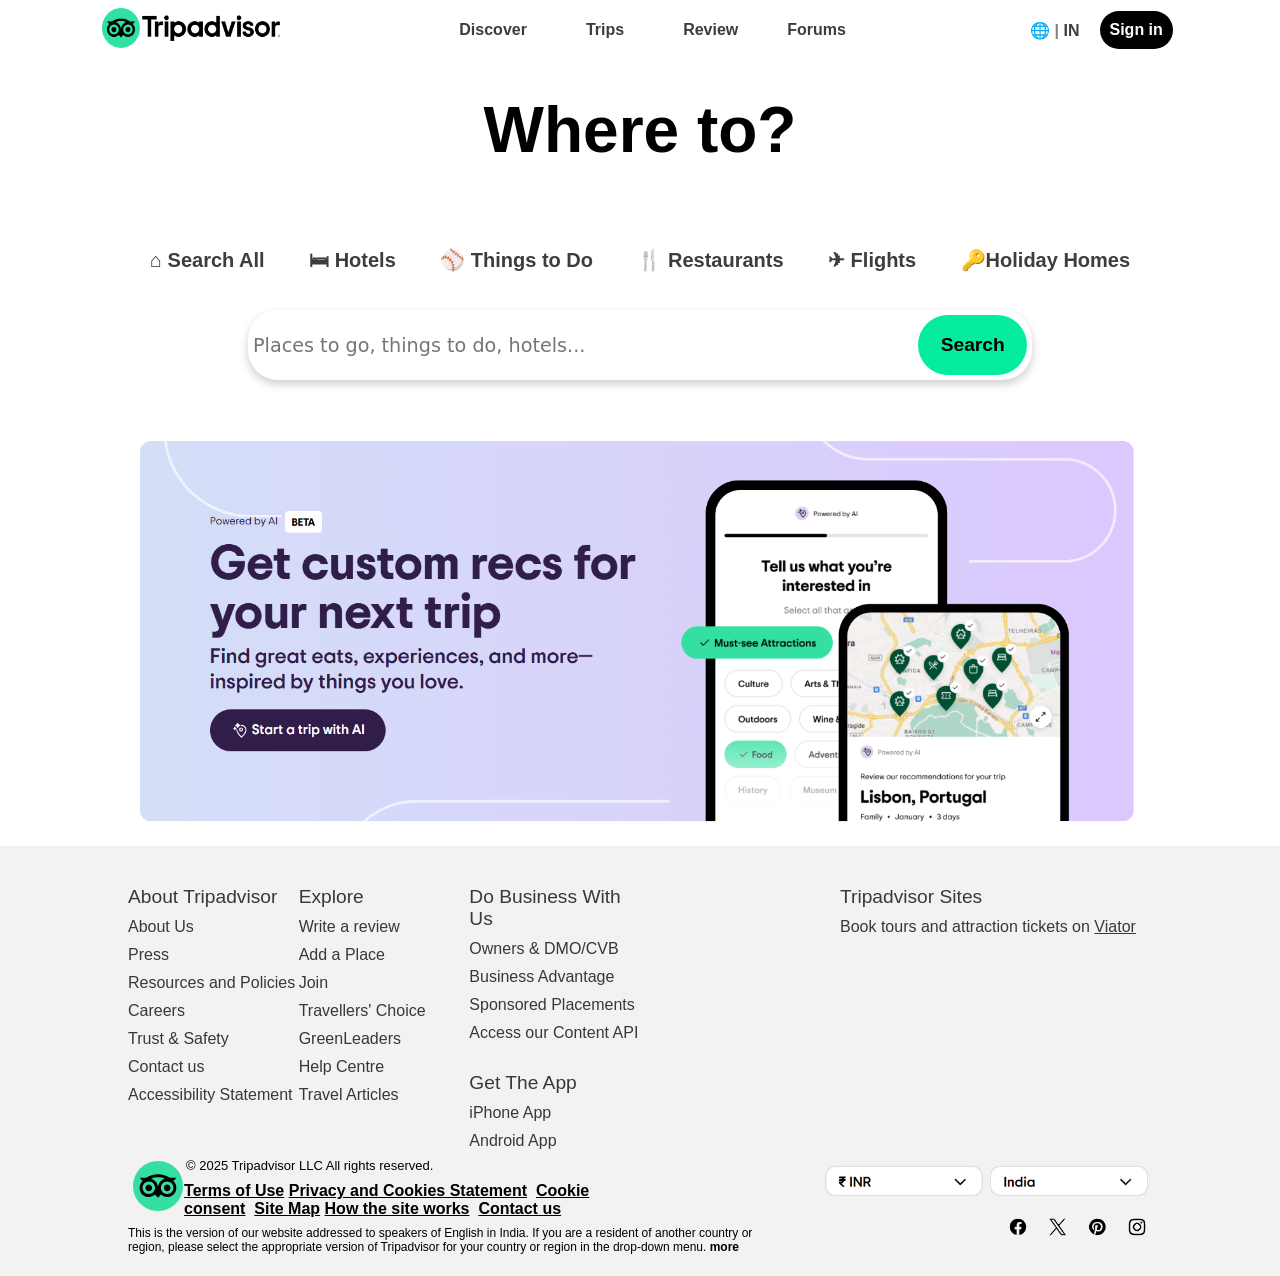
==== index.html @ 2bdc75ee "initial commit" ====
<!DOCTYPE html>
<html>

<head>
    <title>Travel.com</title>
    <meta charset="UTF-8">
    <meta name="viewport" content="width=device-width, initial-scale=1.0">
    <link rel="stylesheet" href="style.css">
	 <link rel="icon" type="image/x-icon" href="favi.svg">
</head>

<body>
    <header style="position:fixed; background-color:white">
        <div class="head1">
            <a href="index.html" target="_self"><img src="logo.png" alt="logo"></a>
        </div>

        <div class="head1">
            <div class="min" style="gap:5px">
            	<a href="discover.html" target="_self"><button>Discover</button></a>
                <a href="trips.html" target="_self"><button>Trips</button></a>
                <a href="review.html" target="_self"><button>Review</button></a>
                <a href="form.html">Forums</a>
            </div>
        </div>
        <div class="head1">
            <div class="min1">
                <button>&#127760; <span style="color:rgba(2, 2, 2, 0.507)" >|</span> IN</button>
                <button style="background-color:black;color:white;">Sign in</button>
            </div>
        </div>
    </header>

    <div class="main">
        <div class="body">
            <h1>Where to?</h1>
        </div>
    </div>
	<div class="main1">
        <div class="body1">
          <button>&#8962; Search All</button>
	  <button>&#128719; Hotels</button>
	  <button>&#9918; Things to Do</button>
 	  <button>&#127860; Restaurants</button>
 	  <button>&#9992; Flights</button>
 	  <button>&#x1F511;Holiday Homes</button>
        </div>
    </div>
	
	<div class="main2">
		<form id="form" role="search">
  			<input type="search" id="query" name="query" placeholder="Places to go, things to do, hotels..." aria-label="Search through site content">
  			<button>Search</button>
		</form>
	</div>
	
	<div class="main3">
	<img src="ad.png" alt="ad image">
	</div>

<footer>
<div class="foot">
	<div class="footl">  
	
		<div class="l1">
			<p style="font-size:1.2em;">About Tripadvisor</p>
			<p>About Us</p>
			<p>Press</p>
			<p>Resources and Policies</p>
			<p>Careers</p>
			<p>Trust & Safety</p>
			<p>Contact us</p>
			<p>Accessibility Statement</p>
		</div>
		<div class="l1">
			<p style="font-size:1.2em;">Explore</p>
			<p>Write a review</p>
			<p>Add a Place</p>
			<p>Join </p>
			<p>Travellers' Choice</p>
			<p>GreenLeaders</p>
			<p>Help Centre</p>
			<p>Travel Articles</p>
		</div>
		<div class="l1">
			<p style="font-size:1.2em;">Do Business With Us</p>
			<p>Owners & DMO/CVB</p>
			<p>Business Advantage</p>
			<p>Sponsored Placements</p>
			<p>Access our Content API</p>
			<p style="margin-top:20px; font-size:1.2em;">Get The App</p>
			<p>iPhone App</p>
			<p>Android App</p>
		</div>
	
	</div>
	<div class="footr">
		<div class="r1">
			<p style="font-size:1.2em;">Tripadvisor Sites</p>
			<p>Book tours and attraction tickets on <u>Viator</u></p>
		</div>

	</div>

</div>
<div class="bott">
	<div class="bl">
		<div class="bl1">
		<img src="favi.svg" alt="image" style="height:50px; width:50px">
		</div>
		
		<div class="bl2">
			<div class="bl11">
				<p>&copy; 2025 Tripadvisor LLC All rights reserved.</p>
			</div>
			<div class="bl22">
			<span>
			<b><u>Terms of Use</u></b>&nbsp;<b><u>Privacy and Cookies Statement</u></b>  &nbsp;<b><u>Cookie consent</u></b>&nbsp; <b><u> Site Map</u></b>
			<b><u>How the site works</u></b>&nbsp; <b> <u>Contact us</u></b>
			</span>
			</div>
	
		</div>
		
	</div>
	<div class="br">
	<img src="inr.png" alt="price image">

	</div>

</div>

<div class="boot">
	<div class="bootl">
	<p>This is the version of our website addressed to speakers of English in India. If you are a resident of another country or region, please select the appropriate version of Tripadvisor for your country or region in the drop-down menu. <b>more</b></p>
		
	</div>
	<div class="bootr">
	<img src="insta.png" alt="social">
	</div>

</div>




</footer>


</body>

</html>
---- style.css ----
*{
margin:0;
padding:0;
font-family:"arial";
}

header{
height:60px;
width:100%;
display:flex;
justify-content:space-evenly;
align-items:center;

}
.head1{
display:flex;
align-items:center;
justify-content:center;
margin:50px;
font-size:16px;
}
.head1 img{
height:40px ;
width:178px;
}

.min{
height:100%;
width:100%;
display:flex;
justify-content:center;
align-items:center;
}
.min a{
height:40px;
margin:0 12px 0 12px;
font-weight:bold;
color:#3d3d3d;
font-size:16px;
display:flex;
justify-content:center;
align-items:center;
padding:0 5px 0 5px;
text-Decoration:none
}
.min button{
border:none;
background-color:white;
background-color:none;
font-size:16px;
border-radius:15px;
font-weight:bold;
color:#3d3d3d;
padding:10px;;
}
.min button:hover{
background-color:#e8eded;
}

.min1{
/* height:40px; */
/* width:50%; */

display:flex;
justify-content:center;
align-items:center;
}
.min1 button{
padding: 10px;
margin:0 5px 0 5px;
border-radius:20px;
font-weight:bold;
border:none;
background-color:white;
color:#3d3d3d;
font-size:16px;
}

.min1  button:hover{ 
background-color:#e8eded;
}
.main{
 width: 80vw;
 margin:auto; 
padding-top:50px;
height:160px; 
display:flex;
 align-items:center;
 justify-content:center;
font-size:2em;
} 

.main1{
width: 80vw;
height:100px;
 margin:auto; 
display:flex;
justify-content:center;
align-items:center;
}

.body1 button{
margin:10px;
padding:10px;
font-weight:bold;
border:none;
background-color:white;
color:#3d3d3d;
font-size:20px;
}
.body1 button:hover{
color:grey;
border-bottom:1px solid grey;
}
.main2{
width: 80vw;
height:100px;
 margin:auto; 
display:flex;
justify-content:center;
}
#form{
width:100%;
height:70%;
border-radius:30px;
margin:0 120px 0 120px;
box-shadow:0 4px 10px rgba(0,0,0,0.2);
display:flex;
}

#form input{
width:100%;
  font: 1.2em system-ui;
border:none;
margin:5px;
border-radius:40px;
}
#form input:focus{
outline: none;
}
#form button{
width:130px;
margin:5px;
font-size: 1.2em;
border:none;
border-radius:40px;
background-color:#05ed9c;
font-weight:bold;
}

#form button:hover
{
background-color:#5cffc6;
}

.main3{
width: 80vw;
 margin:auto; 
display:flex;
justify-content:center;
align-items:center;
}
.main3 img{
width:100%;
height:auto;
  object-fit: contain;
}
footer{
width:100%;
height:auto; 
background-color:#F2F2F2;
display:flex;
justify-content:center;
align-items:center;
flex-direction:column;
}
.foot{
width:80vw;
margin:30px 0 10px 0;
height:270px;display:flex;
}
.footl{
width:100%;
height:100%;display:flex;
}
.footr{
width:100%;
height:100%;
display:flex;
}
.l1{
width:100%;
height:100%;
color:#383838;
}
.l1 p{
padding-top: 10px;
}
.r1{
width:100%;
height:100%;
padding-left:200px;
}
.r1 p{
color:#383838;
padding-top: 10px;
}


.bott{
width:80vw;
height:60px;


display:flex;}
.bl{
width:100%;

display:flex;
flex-direction:right;

}
.br{
width:100%;
justify-content:center;
align-items:top;
display:flex;
}

.br img{
width:65%;
height:auto;
  object-fit: contain;
margin-left:180px;
margin-top:-15px;
}

.bl1{
width:9%;
display:flex;
padding:5px;
}
.bl2{
width:100%;
display:flex;
flex-direction:column;
}
.bl11{
height:20%;
padding:2px;
font-size:13px;
}
.bl22{
height:100%;
margin-top:10px;
}

.boot{
width:80vw;
height:50px;
margin:10px 0 0 0;
display:flex;
}
.bootl{
width:170%;
display:flex;
flex-direction:right;
font-size:12px;

}
.bootr{
width:100%;
justify-content:center;
align-items:top;
display:flex;
}

.bootr img{
width:40%;
height:auto;
  object-fit: contain;
margin-left:230px;
margin-top:-50px;
}
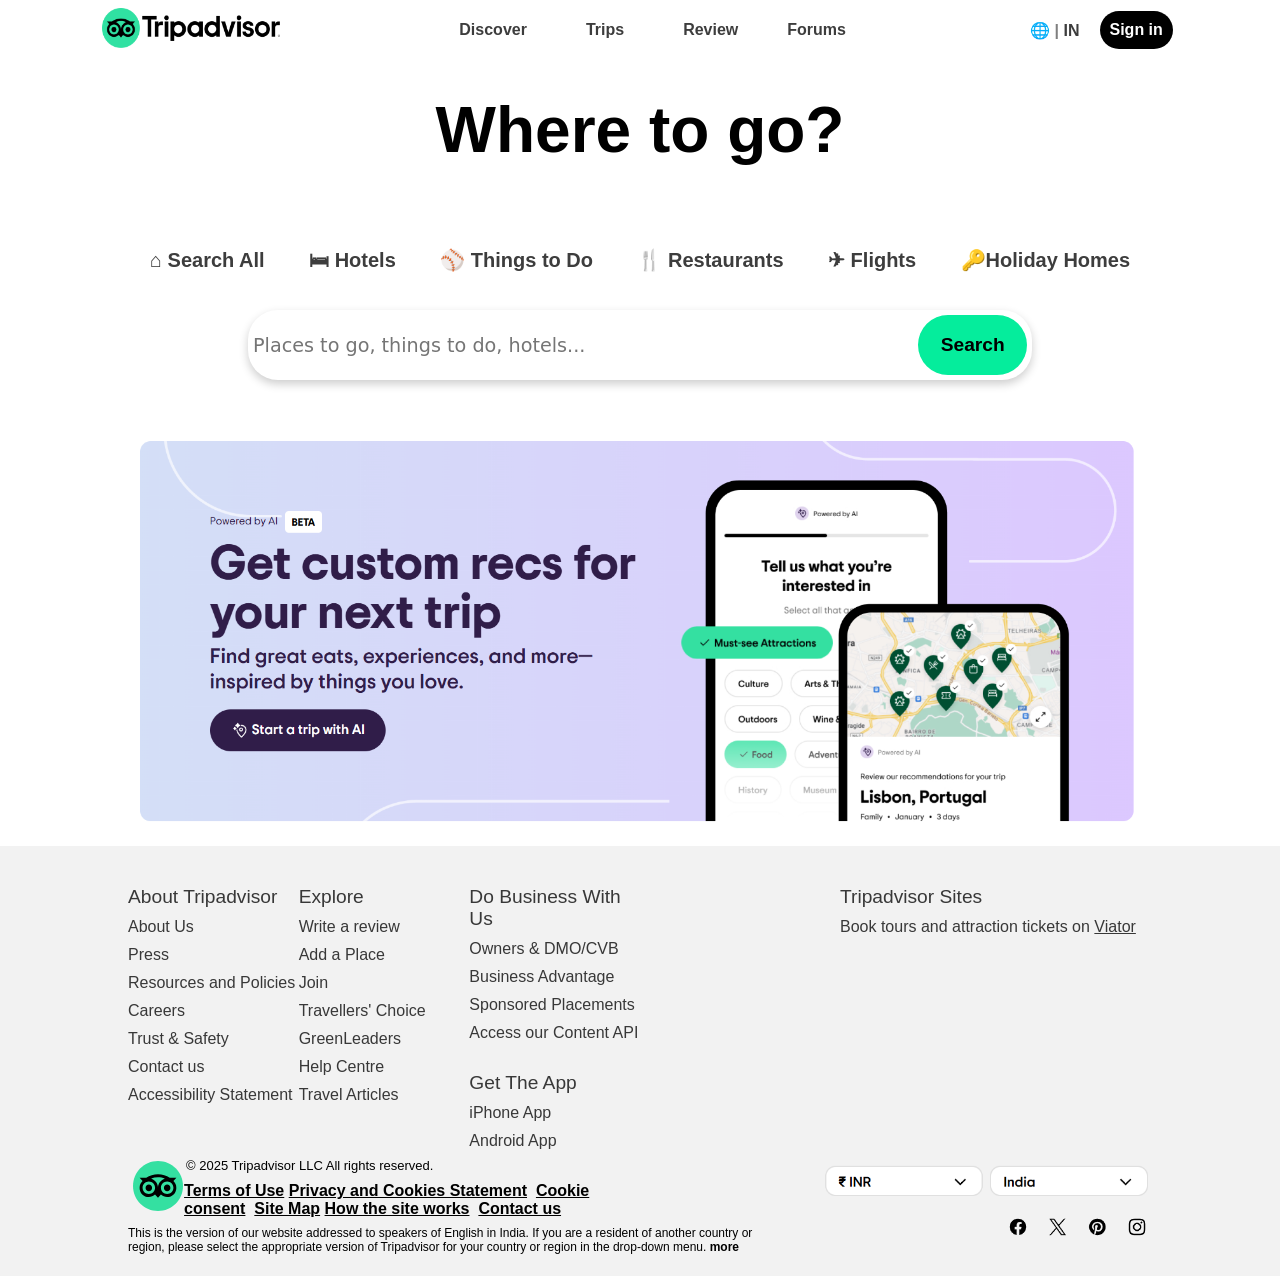
==== commit c5703af7: "change in hero title" ====
--- a/index.html
+++ b/index.html
@@ -12,7 +12,7 @@
 <body>
     <header style="position:fixed; background-color:white">
         <div class="head1">
-            <a href="index.html" target="_self"><img src="logo.png" alt="logo"></a>
+            <a href="index.html" target="_self"	><img src="logo.png" alt="logo"></a>
         </div>
 
         <div class="head1">
@@ -33,7 +33,7 @@
 
     <div class="main">
         <div class="body">
-            <h1>Where to?</h1>
+            <h1>Where to go?</h1>
         </div>
     </div>
 	<div class="main1">
